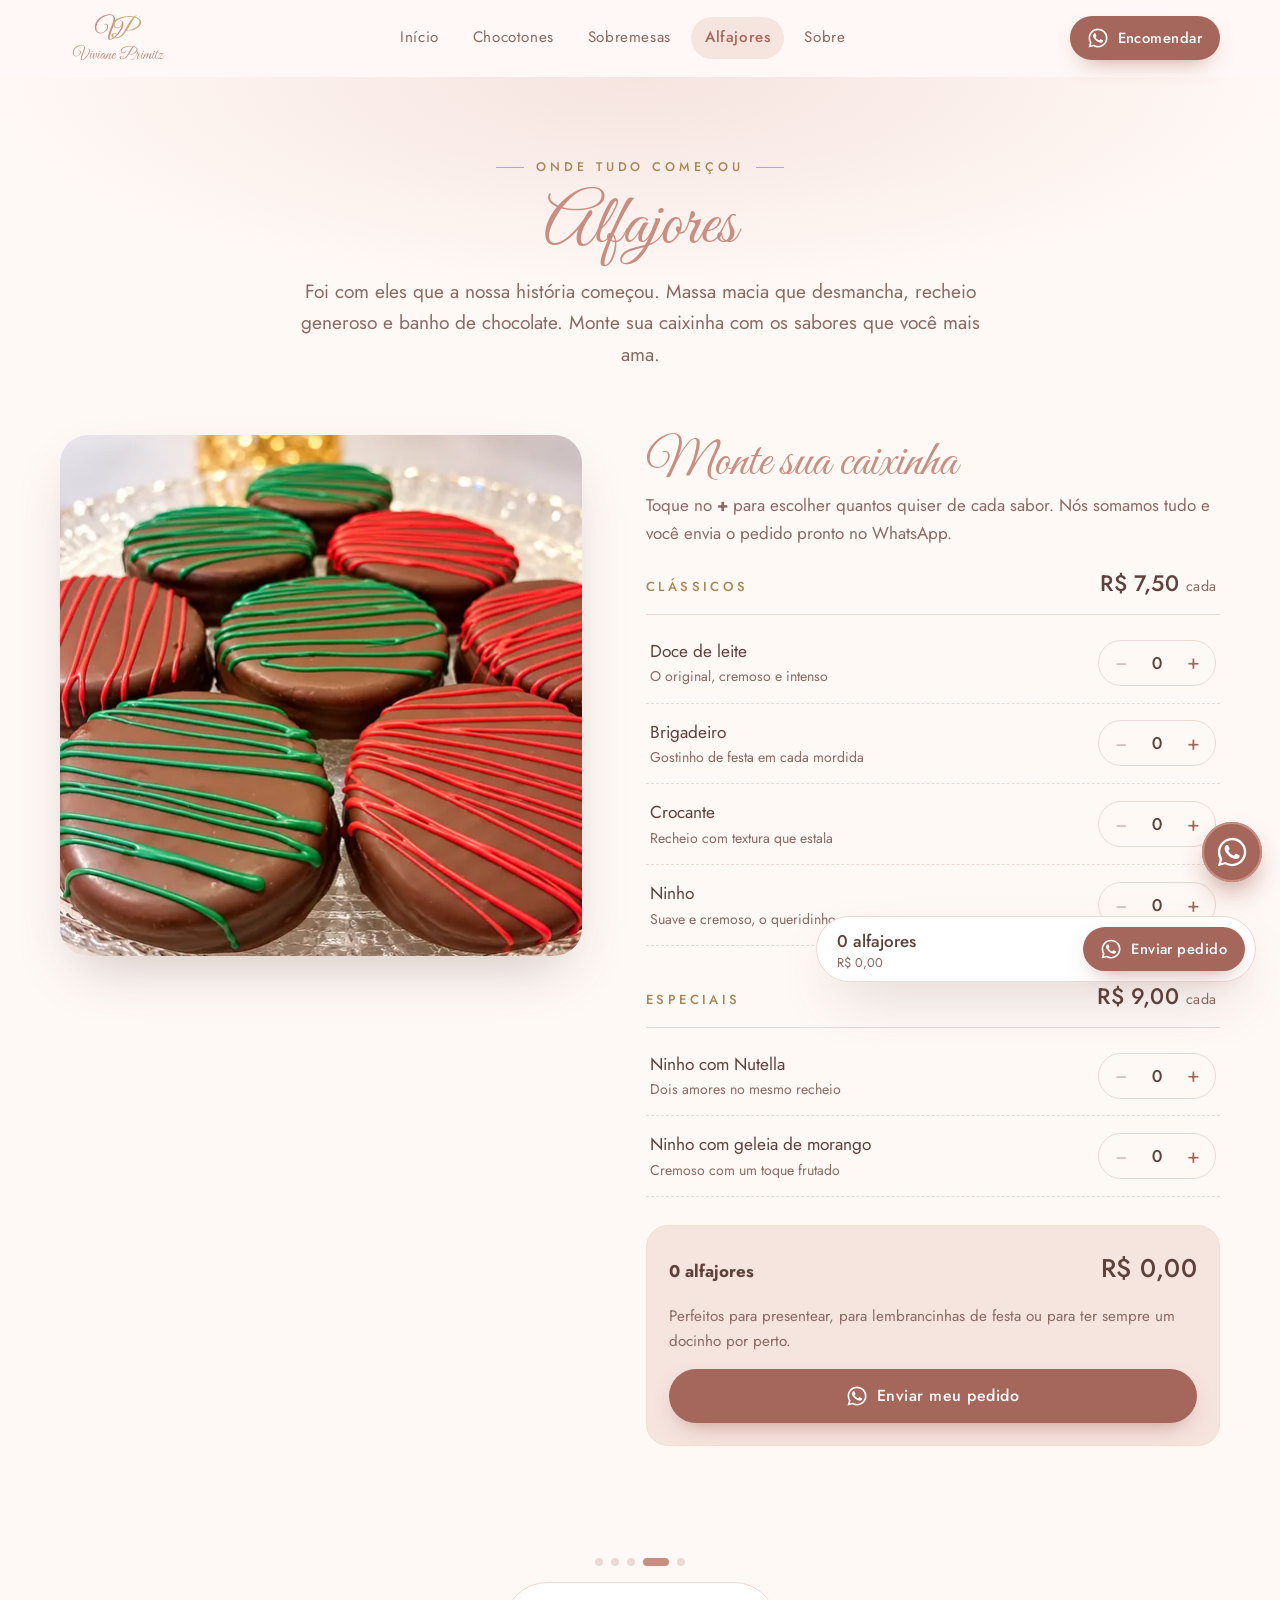
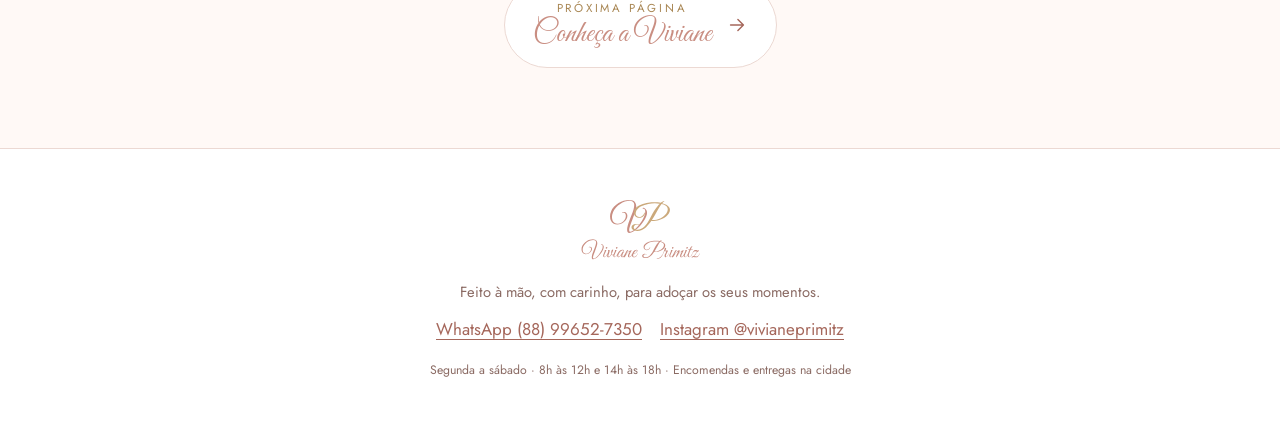
==== alfajores.html @ ac2fde9c "Cria site de cardápio da Viviane Primitz Confeitaria Cinco páginas estáticas (boas-vindas com quiz, " ====
<!doctype html>
<html lang="pt-BR" class="no-js">
<head>
  <meta charset="utf-8">
  <meta name="viewport" content="width=device-width, initial-scale=1, viewport-fit=cover">
  <title>Alfajores · Viviane Primitz Confeitaria</title>
  <meta name="description" content="Alfajores artesanais em seis sabores, a partir de R$ 7,50. Monte sua caixa e encomende pelo WhatsApp.">
  <meta name="theme-color" content="#FFF9F6">

  <meta property="og:type" content="website">
  <meta property="og:locale" content="pt_BR">
  <meta property="og:site_name" content="Viviane Primitz Confeitaria">
  <meta property="og:title" content="Alfajores · Viviane Primitz Confeitaria">
  <meta property="og:description" content="Alfajores artesanais em seis sabores, a partir de R$ 7,50. Monte sua caixa e encomende pelo WhatsApp.">
  <meta property="og:image" content="/assets/og-image.jpg">
  <meta name="twitter:card" content="summary_large_image">

  <link rel="icon" href="assets/logo/viviane-primitz-icone.svg" type="image/svg+xml">
  <link rel="icon" href="assets/logo/icone-32.png" sizes="32x32" type="image/png">
  <link rel="apple-touch-icon" href="assets/logo/icone-180.png">

  <link rel="preconnect" href="https://fonts.googleapis.com">
  <link rel="preconnect" href="https://fonts.gstatic.com" crossorigin>
  <link rel="stylesheet" href="https://fonts.googleapis.com/css2?family=Great+Vibes&family=Jost:wght@300;400;500&display=swap">
  <link rel="stylesheet" href="css/style.css">
  <script src="js/main.js" defer></script>
</head>
<body class="page-alfajores">
<a class="skip-link" href="#conteudo">Pular para o conteúdo</a>

<header class="site-header">
  <div class="container header-inner">
    <a class="brand" href="index.html" aria-label="Viviane Primitz Confeitaria, página inicial">
      <img src="assets/logo/viviane-primitz-compacta.svg" alt="Viviane Primitz" width="116" height="58">
    </a>
    <nav class="main-nav" aria-label="Cardápio">
      <ul>
        <li><a href="index.html">Início</a></li>
        <li><a href="chocotones.html">Chocotones</a></li>
        <li><a href="sobremesas.html">Sobremesas</a></li>
        <li><a href="alfajores.html" aria-current="page">Alfajores</a></li>
        <li><a href="sobre.html">Sobre</a></li>
      </ul>
    </nav>
    <a class="btn btn-sm header-cta" data-wa="Olá! Vim pelo cardápio do site e quero fazer uma encomenda. 😊" href="https://wa.me/5588996527350"><svg viewBox="0 0 24 24" fill="currentColor" aria-hidden="true"><path d="M17.47 14.38c-.3-.15-1.75-.86-2.02-.96-.27-.1-.47-.15-.67.15-.2.3-.77.96-.94 1.16-.17.2-.35.22-.64.07-.3-.15-1.25-.46-2.38-1.47-.88-.79-1.47-1.76-1.65-2.05-.17-.3-.02-.46.13-.6.13-.14.3-.35.45-.52.15-.18.2-.3.3-.5.1-.2.05-.37-.02-.52-.08-.15-.67-1.6-.92-2.2-.24-.58-.49-.5-.67-.5h-.57c-.2 0-.52.07-.8.37-.27.3-1.04 1.02-1.04 2.48 0 1.46 1.07 2.88 1.21 3.07.15.2 2.1 3.2 5.08 4.49.71.3 1.27.49 1.7.63.72.23 1.37.2 1.88.12.57-.09 1.75-.72 2-1.41.25-.7.25-1.29.17-1.41-.07-.13-.27-.2-.57-.35zM12.05 21.5h-.01a9.4 9.4 0 0 1-4.8-1.32l-.34-.2-3.56.93.95-3.47-.22-.36A9.4 9.4 0 0 1 2.6 12.05C2.6 6.84 6.84 2.6 12.06 2.6c2.52 0 4.9.99 6.68 2.77a9.38 9.38 0 0 1 2.76 6.68c0 5.21-4.24 9.45-9.45 9.45zm8.04-17.5A11.3 11.3 0 0 0 12.05.7C5.79.7.7 5.79.7 12.05c0 2 .52 3.95 1.52 5.67L.6 23.4l5.82-1.53a11.33 11.33 0 0 0 5.63 1.43h.01c6.26 0 11.35-5.09 11.35-11.35 0-3.03-1.18-5.88-3.32-8.02z"/></svg>Encomendar</a>
  </div>
</header>

<nav class="tabbar" aria-label="Cardápio">
    <a href="index.html"><svg viewBox="0 0 24 24" fill="none" stroke="currentColor" stroke-width="1.6" stroke-linecap="round" stroke-linejoin="round" aria-hidden="true"><path d="M4 11.5 12 5l8 6.5V20a1 1 0 0 1-1 1h-4.5v-5.5h-5V21H5a1 1 0 0 1-1-1z"/></svg><span>Início</span></a>
    <a href="chocotones.html"><svg viewBox="0 0 24 24" fill="none" stroke="currentColor" stroke-width="1.6" stroke-linecap="round" stroke-linejoin="round" aria-hidden="true"><path d="M4 10h16v10a1 1 0 0 1-1 1H5a1 1 0 0 1-1-1zM3 7h18v3H3zM12 7v14M12 7c-1.5-3-5-3.5-5-1.2C7 7 9 7 12 7zm0 0c1.5-3 5-3.5 5-1.2C17 7 15 7 12 7z"/></svg><span>Chocotones</span></a>
    <a href="sobremesas.html"><svg viewBox="0 0 24 24" fill="none" stroke="currentColor" stroke-width="1.6" stroke-linecap="round" stroke-linejoin="round" aria-hidden="true"><path d="M4 20h16M5 20v-6a2 2 0 0 1 2-2h10a2 2 0 0 1 2 2v6M5 15.5c1.2 1 2.3 1 3.5 0s2.3-1 3.5 0 2.3 1 3.5 0 2.3-1 3.5 0M12 12V8M12 5.5a1 1 0 0 0 0-2"/></svg><span>Sobremesas</span></a>
    <a href="alfajores.html" aria-current="page"><svg viewBox="0 0 24 24" fill="none" stroke="currentColor" stroke-width="1.6" stroke-linecap="round" stroke-linejoin="round" aria-hidden="true"><circle cx="12" cy="12" r="8.5"/><path d="M8 9.5c1.5 1 2.5 1 4 0s2.5-1 4 0M8 14.5c1.5 1 2.5 1 4 0s2.5-1 4 0"/></svg><span>Alfajores</span></a>
    <a href="sobre.html"><svg viewBox="0 0 24 24" fill="none" stroke="currentColor" stroke-width="1.6" stroke-linecap="round" stroke-linejoin="round" aria-hidden="true"><path d="M12 20s-7.5-4.4-7.5-10A4.3 4.3 0 0 1 12 7.4 4.3 4.3 0 0 1 19.5 10c0 5.6-7.5 10-7.5 10z"/></svg><span>Sobre</span></a>
</nav>

<main id="conteudo">
  <section class="page-hero">
    <div class="container">
      <span class="eyebrow">Onde tudo começou</span>
      <h1 class="section-title">Alfajores</h1>
      <p class="lead">Foi com eles que a nossa história começou. Massa macia que desmancha, recheio generoso e banho de chocolate. Monte sua caixinha com os sabores que você mais ama.</p>
    </div>
  </section>

  <section class="section" style="padding-top: 24px" aria-labelledby="monte-title">
    <div class="container alfajor-layout">
      <figure class="alfajor-photo reveal" style="margin:0">
        <img src="assets/img/alfajor.webp" srcset="assets/img/alfajor-sm.webp 560w, assets/img/alfajor.webp 1000w" sizes="(max-width: 860px) 92vw, 520px" alt="Alfajores cobertos de chocolate com decoração verde e vermelha de Natal" width="1000" height="1000">
      </figure>

      <div class="reveal" data-box>
        <h2 class="script" id="monte-title" style="font-size: clamp(2.4rem, 5vw, 3.2rem)">Monte sua caixinha</h2>
        <p class="product-desc" style="margin-bottom: 18px">Toque no <b>+</b> para escolher quantos quiser de cada sabor. Nós somamos tudo e você envia o pedido pronto no WhatsApp.</p>

        <div class="tier">
          <div class="tier-head"><h3>Clássicos</h3><span class="price">R$ 7,50 <small>cada</small></span></div>
          <ul class="flavor-list">
            <li class="flavor-row" data-flavor="Doce de leite" data-price="7.5">
              <span class="flavor-row-name">Doce de leite<small>O original, cremoso e intenso</small></span>
              <span class="stepper" role="group" aria-label="Quantidade de Doce de leite">
                <button type="button" data-step="-1" aria-label="Remover um alfajor de Doce de leite">−</button>
                <output aria-live="polite">0</output>
                <button type="button" data-step="1" aria-label="Adicionar um alfajor de Doce de leite">+</button>
              </span>
            </li>
            <li class="flavor-row" data-flavor="Brigadeiro" data-price="7.5">
              <span class="flavor-row-name">Brigadeiro<small>Gostinho de festa em cada mordida</small></span>
              <span class="stepper" role="group" aria-label="Quantidade de Brigadeiro">
                <button type="button" data-step="-1" aria-label="Remover um alfajor de Brigadeiro">−</button>
                <output aria-live="polite">0</output>
                <button type="button" data-step="1" aria-label="Adicionar um alfajor de Brigadeiro">+</button>
              </span>
            </li>
            <li class="flavor-row" data-flavor="Crocante" data-price="7.5">
              <span class="flavor-row-name">Crocante<small>Recheio com textura que estala</small></span>
              <span class="stepper" role="group" aria-label="Quantidade de Crocante">
                <button type="button" data-step="-1" aria-label="Remover um alfajor de Crocante">−</button>
                <output aria-live="polite">0</output>
                <button type="button" data-step="1" aria-label="Adicionar um alfajor de Crocante">+</button>
              </span>
            </li>
            <li class="flavor-row" data-flavor="Ninho" data-price="7.5">
              <span class="flavor-row-name">Ninho<small>Suave e cremoso, o queridinho</small></span>
              <span class="stepper" role="group" aria-label="Quantidade de Ninho">
                <button type="button" data-step="-1" aria-label="Remover um alfajor de Ninho">−</button>
                <output aria-live="polite">0</output>
                <button type="button" data-step="1" aria-label="Adicionar um alfajor de Ninho">+</button>
              </span>
            </li>
          </ul>
        </div>
        <div class="tier">
          <div class="tier-head"><h3>Especiais</h3><span class="price">R$ 9,00 <small>cada</small></span></div>
          <ul class="flavor-list">
            <li class="flavor-row" data-flavor="Ninho com Nutella" data-price="9.0">
              <span class="flavor-row-name">Ninho com Nutella<small>Dois amores no mesmo recheio</small></span>
              <span class="stepper" role="group" aria-label="Quantidade de Ninho com Nutella">
                <button type="button" data-step="-1" aria-label="Remover um alfajor de Ninho com Nutella">−</button>
                <output aria-live="polite">0</output>
                <button type="button" data-step="1" aria-label="Adicionar um alfajor de Ninho com Nutella">+</button>
              </span>
            </li>
            <li class="flavor-row" data-flavor="Ninho com geleia de morango" data-price="9.0">
              <span class="flavor-row-name">Ninho com geleia de morango<small>Cremoso com um toque frutado</small></span>
              <span class="stepper" role="group" aria-label="Quantidade de Ninho com geleia de morango">
                <button type="button" data-step="-1" aria-label="Remover um alfajor de Ninho com geleia de morango">−</button>
                <output aria-live="polite">0</output>
                <button type="button" data-step="1" aria-label="Adicionar um alfajor de Ninho com geleia de morango">+</button>
              </span>
            </li>
          </ul>
        </div>
        <div class="box-summary" aria-live="polite">
          <div class="box-summary-top">
            <strong data-box-count>0 alfajores</strong>
            <span class="price" data-box-total>R$ 0,00</span>
          </div>
          <p>Perfeitos para presentear, para lembrancinhas de festa ou para ter sempre um docinho por perto.</p>
          <a class="btn btn-block" data-wa="Olá! Quero alfajores. Pode me ajudar a escolher os sabores? 😊" href="https://wa.me/5588996527350" data-box-order><svg viewBox="0 0 24 24" fill="currentColor" aria-hidden="true"><path d="M17.47 14.38c-.3-.15-1.75-.86-2.02-.96-.27-.1-.47-.15-.67.15-.2.3-.77.96-.94 1.16-.17.2-.35.22-.64.07-.3-.15-1.25-.46-2.38-1.47-.88-.79-1.47-1.76-1.65-2.05-.17-.3-.02-.46.13-.6.13-.14.3-.35.45-.52.15-.18.2-.3.3-.5.1-.2.05-.37-.02-.52-.08-.15-.67-1.6-.92-2.2-.24-.58-.49-.5-.67-.5h-.57c-.2 0-.52.07-.8.37-.27.3-1.04 1.02-1.04 2.48 0 1.46 1.07 2.88 1.21 3.07.15.2 2.1 3.2 5.08 4.49.71.3 1.27.49 1.7.63.72.23 1.37.2 1.88.12.57-.09 1.75-.72 2-1.41.25-.7.25-1.29.17-1.41-.07-.13-.27-.2-.57-.35zM12.05 21.5h-.01a9.4 9.4 0 0 1-4.8-1.32l-.34-.2-3.56.93.95-3.47-.22-.36A9.4 9.4 0 0 1 2.6 12.05C2.6 6.84 6.84 2.6 12.06 2.6c2.52 0 4.9.99 6.68 2.77a9.38 9.38 0 0 1 2.76 6.68c0 5.21-4.24 9.45-9.45 9.45zm8.04-17.5A11.3 11.3 0 0 0 12.05.7C5.79.7.7 5.79.7 12.05c0 2 .52 3.95 1.52 5.67L.6 23.4l5.82-1.53a11.33 11.33 0 0 0 5.63 1.43h.01c6.26 0 11.35-5.09 11.35-11.35 0-3.03-1.18-5.88-3.32-8.02z"/></svg>Enviar meu pedido</a>
        </div>
      </div>
    </div>
  </section>
</main>

<div class="order-bar" aria-hidden="true">
  <span><strong data-box-count>0 alfajores</strong><small data-box-total>R$ 0,00</small></span>
  <a class="btn btn-sm" data-wa="Olá! Quero alfajores. 😊" href="https://wa.me/5588996527350" data-box-order tabindex="-1"><svg viewBox="0 0 24 24" fill="currentColor" aria-hidden="true"><path d="M17.47 14.38c-.3-.15-1.75-.86-2.02-.96-.27-.1-.47-.15-.67.15-.2.3-.77.96-.94 1.16-.17.2-.35.22-.64.07-.3-.15-1.25-.46-2.38-1.47-.88-.79-1.47-1.76-1.65-2.05-.17-.3-.02-.46.13-.6.13-.14.3-.35.45-.52.15-.18.2-.3.3-.5.1-.2.05-.37-.02-.52-.08-.15-.67-1.6-.92-2.2-.24-.58-.49-.5-.67-.5h-.57c-.2 0-.52.07-.8.37-.27.3-1.04 1.02-1.04 2.48 0 1.46 1.07 2.88 1.21 3.07.15.2 2.1 3.2 5.08 4.49.71.3 1.27.49 1.7.63.72.23 1.37.2 1.88.12.57-.09 1.75-.72 2-1.41.25-.7.25-1.29.17-1.41-.07-.13-.27-.2-.57-.35zM12.05 21.5h-.01a9.4 9.4 0 0 1-4.8-1.32l-.34-.2-3.56.93.95-3.47-.22-.36A9.4 9.4 0 0 1 2.6 12.05C2.6 6.84 6.84 2.6 12.06 2.6c2.52 0 4.9.99 6.68 2.77a9.38 9.38 0 0 1 2.76 6.68c0 5.21-4.24 9.45-9.45 9.45zm8.04-17.5A11.3 11.3 0 0 0 12.05.7C5.79.7.7 5.79.7 12.05c0 2 .52 3.95 1.52 5.67L.6 23.4l5.82-1.53a11.33 11.33 0 0 0 5.63 1.43h.01c6.26 0 11.35-5.09 11.35-11.35 0-3.03-1.18-5.88-3.32-8.02z"/></svg>Enviar pedido</a>
</div>

<section class="page-next" aria-label="Navegação entre páginas">
  <div class="container page-next-inner">
    <div class="steps" aria-label="Página 4 de 5"><span></span><span></span><span></span><span class="is-current"></span><span></span></div>
    <a class="next-link" href="sobre.html">
        <span><small>Próxima página</small><strong>Conheça a Viviane</strong></span>
        <svg viewBox="0 0 24 24" fill="none" stroke="currentColor" stroke-width="1.6" stroke-linecap="round" stroke-linejoin="round" aria-hidden="true"><path d="M5 12h14M13 6l6 6-6 6"/></svg>
      </a>
  </div>
</section>
<footer class="site-footer">
  <div class="container">
    <img src="assets/logo/viviane-primitz-compacta.svg" alt="Viviane Primitz" width="150" height="75" loading="lazy">
    <p>Feito à mão, com carinho, para adoçar os seus momentos.</p>
    <div class="footer-links">
      <a data-wa="Olá! Vim pelo cardápio do site e quero fazer uma encomenda. 😊" href="https://wa.me/5588996527350">WhatsApp (88) 99652-7350</a>
      <a href="https://www.instagram.com/vivianeprimitz" target="_blank" rel="noopener">Instagram @vivianeprimitz</a>
    </div>
    <p><small>Segunda a sábado · 8h às 12h e 14h às 18h · Encomendas e entregas na cidade</small></p>
  </div>
</footer>

<a class="wa-float" data-wa="Olá! Vim pelo cardápio do site e quero fazer uma encomenda. 😊" href="https://wa.me/5588996527350" aria-label="Falar com a Viviane no WhatsApp"><svg viewBox="0 0 24 24" fill="currentColor" aria-hidden="true"><path d="M17.47 14.38c-.3-.15-1.75-.86-2.02-.96-.27-.1-.47-.15-.67.15-.2.3-.77.96-.94 1.16-.17.2-.35.22-.64.07-.3-.15-1.25-.46-2.38-1.47-.88-.79-1.47-1.76-1.65-2.05-.17-.3-.02-.46.13-.6.13-.14.3-.35.45-.52.15-.18.2-.3.3-.5.1-.2.05-.37-.02-.52-.08-.15-.67-1.6-.92-2.2-.24-.58-.49-.5-.67-.5h-.57c-.2 0-.52.07-.8.37-.27.3-1.04 1.02-1.04 2.48 0 1.46 1.07 2.88 1.21 3.07.15.2 2.1 3.2 5.08 4.49.71.3 1.27.49 1.7.63.72.23 1.37.2 1.88.12.57-.09 1.75-.72 2-1.41.25-.7.25-1.29.17-1.41-.07-.13-.27-.2-.57-.35zM12.05 21.5h-.01a9.4 9.4 0 0 1-4.8-1.32l-.34-.2-3.56.93.95-3.47-.22-.36A9.4 9.4 0 0 1 2.6 12.05C2.6 6.84 6.84 2.6 12.06 2.6c2.52 0 4.9.99 6.68 2.77a9.38 9.38 0 0 1 2.76 6.68c0 5.21-4.24 9.45-9.45 9.45zm8.04-17.5A11.3 11.3 0 0 0 12.05.7C5.79.7.7 5.79.7 12.05c0 2 .52 3.95 1.52 5.67L.6 23.4l5.82-1.53a11.33 11.33 0 0 0 5.63 1.43h.01c6.26 0 11.35-5.09 11.35-11.35 0-3.03-1.18-5.88-3.32-8.02z"/></svg></a>
</body>
</html>
---- css/style.css ----
/* ==========================================================================
   Viviane Primitz Confeitaria — Cardápio
   Identidade: Rosé #C98E82 · Champanhe #CBA97B · Blush #F6E4DF · Creme #FFF9F6
   Fontes: Great Vibes (títulos/assinatura) · Jost (textos)
   ========================================================================== */

:root {
  /* Paleta oficial da marca */
  --rose: #c98e82;
  --champanhe: #cba97b;
  --blush: #f6e4df;
  --creme: #fff9f6;
  --branco: #ffffff;

  /* Tons de apoio (derivados da paleta) para garantir leitura/contraste */
  --rose-forte: #a5675b;      /* botões: texto branco com contraste AA */
  --rose-hover: #92584d;
  --cacau: #5e413b;           /* texto principal */
  --cacau-suave: #8a6a63;     /* texto secundário */
  --champanhe-claro: #efe2cf;
  --linha: #ecd9d3;

  --font-script: "Great Vibes", cursive;
  --font-body: "Jost", system-ui, -apple-system, "Segoe UI", sans-serif;

  --radius: 20px;
  --radius-sm: 12px;
  --shadow: 0 10px 30px -12px rgba(94, 65, 59, 0.22);
  --shadow-lg: 0 24px 60px -20px rgba(94, 65, 59, 0.32);
  --max: 1160px;
  --header-h: 76px;
  --tabbar-h: 0px;
  --ease: cubic-bezier(0.22, 1, 0.36, 1);
}

*,
*::before,
*::after { box-sizing: border-box; }

html { scroll-behavior: smooth; -webkit-text-size-adjust: 100%; }

body {
  margin: 0;
  font-family: var(--font-body);
  font-size: 1.0625rem;
  line-height: 1.65;
  color: var(--cacau);
  background: var(--creme);
  padding-bottom: var(--tabbar-h);
  -webkit-font-smoothing: antialiased;
  overflow-x: hidden;
}

img { max-width: 100%; display: block; }
a { color: inherit; }
button { font: inherit; color: inherit; }

:focus-visible {
  outline: 3px solid var(--champanhe);
  outline-offset: 3px;
  border-radius: 6px;
}

.sr-only {
  position: absolute; width: 1px; height: 1px; padding: 0; margin: -1px;
  overflow: hidden; clip: rect(0, 0, 0, 0); white-space: nowrap; border: 0;
}

.skip-link {
  position: absolute; left: 16px; top: -60px; z-index: 100;
  background: var(--rose-forte); color: #fff; padding: 10px 16px; border-radius: 10px;
  text-decoration: none; transition: top .2s;
}
.skip-link:focus { top: 12px; }

.container { width: min(100% - 32px, var(--max)); margin-inline: auto; }

/* ---------- Tipografia ---------- */
.script {
  font-family: var(--font-script);
  font-weight: 400;
  color: var(--rose);
  line-height: 1.1;
}

.eyebrow {
  display: inline-flex; align-items: center; gap: 12px;
  font-size: .78rem; font-weight: 500; letter-spacing: .32em; text-transform: uppercase;
  color: #a88653;
}
.eyebrow::before,
.eyebrow::after { content: ""; width: 28px; height: 1px; background: var(--champanhe); }

h1, h2, h3 { margin: 0; font-weight: 500; }

.section-title {
  font-family: var(--font-script);
  font-size: clamp(2.8rem, 7vw, 4.4rem);
  color: var(--rose);
  font-weight: 400;
  line-height: 1.05;
}

.lead { font-size: clamp(1.05rem, 2.2vw, 1.2rem); color: var(--cacau-suave); max-width: 60ch; }

/* ---------- Header ---------- */
.site-header {
  position: sticky; top: 0; z-index: 50;
  background: rgba(255, 249, 246, 0.86);
  backdrop-filter: saturate(160%) blur(14px);
  -webkit-backdrop-filter: saturate(160%) blur(14px);
  border-bottom: 1px solid transparent;
  transition: border-color .3s, box-shadow .3s;
}
.site-header.is-scrolled { border-color: var(--linha); box-shadow: 0 6px 24px -18px rgba(94,65,59,.4); }

.header-inner {
  height: var(--header-h);
  display: flex; align-items: center; justify-content: space-between; gap: 24px;
}

.brand { display: flex; align-items: center; text-decoration: none; }
.brand img { height: 58px; width: auto; }

.main-nav ul { list-style: none; margin: 0; padding: 0; display: flex; gap: 6px; }
.main-nav a {
  display: block; padding: 8px 14px; border-radius: 999px;
  text-decoration: none; font-size: .95rem; letter-spacing: .04em; color: var(--cacau-suave);
  transition: color .2s, background .2s;
}
.main-nav a:hover { color: var(--rose-forte); background: var(--blush); }
.main-nav a[aria-current="page"] { color: var(--rose-forte); background: var(--blush); font-weight: 500; }

.header-cta { flex-shrink: 0; }

/* ---------- Botões ---------- */
.btn {
  --bg: var(--rose-forte);
  display: inline-flex; align-items: center; justify-content: center; gap: 10px;
  min-height: 52px; padding: 14px 26px;
  border: 0; border-radius: 999px;
  background: var(--bg); color: #fff;
  font-size: 1rem; font-weight: 500; letter-spacing: .03em; text-decoration: none;
  cursor: pointer;
  box-shadow: 0 10px 24px -12px rgba(165, 103, 91, .8);
  transition: transform .25s var(--ease), box-shadow .25s var(--ease), background .2s;
  -webkit-tap-highlight-color: transparent;
}
.btn:hover { background: var(--rose-hover); transform: translateY(-2px); box-shadow: 0 16px 30px -14px rgba(165, 103, 91, .9); }
.btn:active { transform: translateY(0) scale(.98); }
.btn svg { width: 20px; height: 20px; flex-shrink: 0; }

.btn-outline {
  background: transparent; color: var(--rose-forte);
  border: 1.5px solid var(--rose); box-shadow: none;
}
.btn-outline:hover { background: var(--blush); color: var(--rose-hover); box-shadow: none; }

.btn-sm { min-height: 44px; padding: 10px 18px; font-size: .92rem; }
.btn-block { width: 100%; }

/* ---------- Hero (boas-vindas) ---------- */
.hero {
  position: relative;
  min-height: calc(100svh - var(--header-h) - var(--tabbar-h));
  display: grid; place-items: center;
  padding: 48px 0 72px;
  overflow: hidden;
  background:
    radial-gradient(60% 50% at 15% 20%, rgba(246, 228, 223, .9), transparent 70%),
    radial-gradient(50% 45% at 85% 80%, rgba(239, 226, 207, .8), transparent 70%),
    var(--creme);
}
#sparkles { position: absolute; inset: 0; width: 100%; height: 100%; pointer-events: none; }

.hero-content { position: relative; text-align: center; max-width: 760px; padding-inline: 16px; }
.hero-logo { width: min(440px, 82vw); margin: 0 auto 8px; animation: logo-in 1.4s var(--ease) both; }
.hero h1 {
  font-size: clamp(1.4rem, 3.6vw, 2rem); font-weight: 400; color: var(--cacau);
  letter-spacing: .01em; margin: 18px auto 12px; max-width: 26ch; line-height: 1.35;
}
.hero h1 em { font-family: var(--font-script); font-style: normal; color: var(--rose); font-size: 1.55em; line-height: 0; }
.hero .lead { margin: 0 auto 30px; }
.hero-actions { display: flex; flex-wrap: wrap; gap: 12px; justify-content: center; }

.scroll-hint {
  position: absolute; bottom: 18px; left: 50%; transform: translateX(-50%);
  display: grid; justify-items: center; gap: 4px;
  font-size: .72rem; letter-spacing: .28em; text-transform: uppercase; color: var(--cacau-suave);
  text-decoration: none;
}
.scroll-hint span:last-child { width: 1px; height: 34px; background: linear-gradient(var(--champanhe), transparent); animation: drip 2s ease-in-out infinite; transform-origin: top; }

@keyframes logo-in { from { opacity: 0; transform: translateY(16px) scale(.96); filter: blur(6px); } to { opacity: 1; transform: none; filter: none; } }
@keyframes drip { 0%, 100% { transform: scaleY(.3); opacity: .4; } 50% { transform: scaleY(1); opacity: 1; } }

/* ---------- Seções ---------- */
.section { padding: clamp(56px, 9vw, 104px) 0; }
.section-alt { background: var(--branco); }
.section-head { text-align: center; display: grid; justify-items: center; gap: 10px; margin-bottom: clamp(32px, 5vw, 56px); }
.section-head .lead { margin: 0; }

.page-hero {
  padding: clamp(40px, 7vw, 80px) 0 clamp(24px, 4vw, 40px);
  text-align: center;
  background: radial-gradient(70% 90% at 50% 0%, var(--blush), transparent 75%);
}
.page-hero .container { display: grid; justify-items: center; gap: 12px; }
.page-hero .lead { margin: 0; }

/* ---------- Quiz ---------- */
.quiz {
  max-width: 760px; margin: 0 auto;
  background: var(--branco);
  border: 1px solid var(--linha);
  border-radius: 28px;
  padding: clamp(24px, 5vw, 48px);
  box-shadow: var(--shadow);
  position: relative; overflow: hidden;
}
.quiz::before {
  content: ""; position: absolute; inset: 0 0 auto 0; height: 5px;
  background: linear-gradient(90deg, var(--rose), var(--champanhe));
}
.quiz-progress { display: flex; gap: 8px; justify-content: center; margin-bottom: 22px; }
.quiz-progress span { width: 36px; height: 4px; border-radius: 4px; background: var(--linha); transition: background .4s; }
.quiz-progress span.is-done { background: var(--champanhe); }
.quiz-progress span.is-active { background: var(--rose); }

.quiz-step { display: none; text-align: center; }
.quiz-step.is-active { display: block; animation: fade-up .5s var(--ease) both; }
.quiz-step h3 { font-size: clamp(1.25rem, 3vw, 1.6rem); font-weight: 400; margin-bottom: 22px; }
.quiz-count { display: block; font-size: .78rem; letter-spacing: .28em; text-transform: uppercase; color: #a88653; margin-bottom: 8px; }

.quiz-options { display: grid; grid-template-columns: repeat(2, minmax(0, 1fr)); gap: 12px; }
.quiz-option {
  display: flex; align-items: center; gap: 12px; text-align: left;
  padding: 16px 18px; min-height: 64px;
  border: 1.5px solid var(--linha); border-radius: var(--radius-sm);
  background: var(--creme); cursor: pointer;
  transition: border-color .2s, background .2s, transform .2s var(--ease);
}
.quiz-option:hover { border-color: var(--rose); background: var(--blush); transform: translateY(-2px); }
.quiz-option .emoji { font-size: 1.5rem; line-height: 1; }

.quiz-result { display: none; }
.quiz-result.is-active { display: grid; grid-template-columns: 220px 1fr; gap: 28px; align-items: center; text-align: left; animation: fade-up .6s var(--ease) both; }
.quiz-result img { width: 100%; aspect-ratio: 1; object-fit: cover; border-radius: var(--radius); box-shadow: var(--shadow); }
.quiz-result .script { font-size: clamp(2.2rem, 5vw, 3rem); margin: 4px 0 8px; }
.quiz-result p { margin: 0 0 18px; color: var(--cacau-suave); }
.quiz-result .actions { display: flex; flex-wrap: wrap; gap: 10px; align-items: center; }
.link-btn { background: none; border: 0; padding: 8px 4px; color: var(--cacau-suave); text-decoration: underline; text-underline-offset: 4px; cursor: pointer; font-size: .92rem; }
.link-btn:hover { color: var(--rose-forte); }

@keyframes fade-up { from { opacity: 0; transform: translateY(14px); } to { opacity: 1; transform: none; } }

/* ---------- Destaques da home ---------- */
.highlights { display: grid; grid-template-columns: repeat(3, minmax(0, 1fr)); gap: 20px; }
.highlight {
  position: relative; display: block; border-radius: var(--radius); overflow: hidden;
  text-decoration: none; aspect-ratio: 4 / 5; box-shadow: var(--shadow);
  isolation: isolate;
}
.highlight img { width: 100%; height: 100%; object-fit: cover; transition: transform .8s var(--ease); }
.highlight::after {
  content: ""; position: absolute; inset: 0; z-index: 1;
  background: linear-gradient(to top, rgba(94, 65, 59, .72), rgba(94, 65, 59, 0) 55%);
}
.highlight-text { position: absolute; z-index: 2; left: 22px; right: 22px; bottom: 20px; color: #fff; }
.highlight-text .script { color: #fff; font-size: 2.3rem; display: block; }
.highlight-text small { letter-spacing: .14em; text-transform: uppercase; font-size: .74rem; opacity: .95; }
.highlight:hover img { transform: scale(1.06); }

/* ---------- Cards de produto ---------- */
.products { display: grid; gap: clamp(20px, 3vw, 32px); grid-template-columns: repeat(2, minmax(0, 1fr)); }

.product {
  display: flex; flex-direction: column;
  background: var(--branco);
  border: 1px solid var(--linha);
  border-radius: 26px;
  overflow: hidden;
  box-shadow: var(--shadow);
  transition: transform .4s var(--ease), box-shadow .4s var(--ease);
}
.product:hover { transform: translateY(-4px); box-shadow: var(--shadow-lg); }

.product-media { position: relative; aspect-ratio: 4 / 3; overflow: hidden; background: var(--blush); }
.product-media img { width: 100%; height: 100%; object-fit: cover; transition: transform .9s var(--ease); }
.product:hover .product-media img { transform: scale(1.05); }

.badge {
  position: absolute; top: 16px; left: 16px;
  padding: 6px 14px; border-radius: 999px;
  background: rgba(255, 249, 246, .94); color: var(--rose-forte);
  font-size: .74rem; font-weight: 500; letter-spacing: .14em; text-transform: uppercase;
  box-shadow: 0 4px 14px -6px rgba(94,65,59,.4);
}

.product-body { display: flex; flex-direction: column; gap: 14px; padding: clamp(20px, 3vw, 30px); flex: 1; }
.product-title { font-family: var(--font-script); font-weight: 400; color: var(--rose); font-size: clamp(2.1rem, 4vw, 2.6rem); line-height: 1.05; }
.product-desc { margin: 0; color: var(--cacau-suave); }

.price-row { display: flex; align-items: baseline; justify-content: space-between; gap: 12px; flex-wrap: wrap; margin-top: auto; padding-top: 6px; }
.price { font-size: 1.75rem; font-weight: 500; color: var(--cacau); letter-spacing: .01em; }
.price small { font-size: .9rem; font-weight: 400; color: var(--cacau-suave); margin-right: 4px; }
.price-note { font-size: .85rem; color: var(--cacau-suave); }

/* Seletor de tamanho */
.sizes { border: 0; padding: 0; margin: 0; }
.sizes legend { font-size: .76rem; letter-spacing: .22em; text-transform: uppercase; color: #a88653; margin-bottom: 10px; padding: 0; }
.size-options { display: grid; grid-template-columns: repeat(3, minmax(0, 1fr)); gap: 8px; }
.size-options label { position: relative; cursor: pointer; }
.size-options input { position: absolute; opacity: 0; inset: 0; cursor: pointer; }
.size-options span {
  display: grid; justify-items: center; gap: 2px;
  padding: 10px 6px; border-radius: var(--radius-sm);
  border: 1.5px solid var(--linha); background: var(--creme);
  font-size: .9rem; transition: all .2s;
}
.size-options span b { font-weight: 500; font-size: 1rem; }
.size-options input:checked + span { border-color: var(--rose); background: var(--blush); color: var(--rose-hover); box-shadow: inset 0 0 0 1px var(--rose); }
.size-options input:focus-visible + span { outline: 3px solid var(--champanhe); outline-offset: 2px; }
.size-options label:hover span { border-color: var(--rose); }

/* ---------- Sobremesas ---------- */
.dessert-gallery { display: grid; grid-template-columns: 1fr 1fr; gap: 16px; margin-bottom: clamp(32px, 5vw, 56px); }
.dessert-gallery figure { margin: 0; border-radius: 26px; overflow: hidden; box-shadow: var(--shadow); aspect-ratio: 4 / 3; }
.dessert-gallery img { width: 100%; height: 100%; object-fit: cover; }

.price-banner {
  display: flex; align-items: center; justify-content: center; flex-wrap: wrap; gap: 6px 18px;
  text-align: center; margin: 0 auto clamp(28px, 4vw, 44px);
  padding: 16px 28px; border-radius: 999px; width: fit-content; max-width: 100%;
  background: var(--branco); border: 1px solid var(--linha); box-shadow: var(--shadow);
}
.price-banner .price { font-size: 1.6rem; }

.flavors { display: grid; grid-template-columns: repeat(4, minmax(0, 1fr)); gap: 18px; }
.flavor {
  display: flex; flex-direction: column; gap: 10px; text-align: center; align-items: center;
  padding: 28px 20px 22px; border-radius: 24px;
  background: var(--branco); border: 1px solid var(--linha); box-shadow: var(--shadow);
  transition: transform .4s var(--ease), box-shadow .4s var(--ease);
}
.flavor:hover { transform: translateY(-4px); box-shadow: var(--shadow-lg); }
.flavor-icon {
  width: 68px; height: 68px; border-radius: 50%; display: grid; place-items: center;
  font-size: 2rem; background: var(--blush); border: 1px solid var(--champanhe-claro);
}
.flavor h3 { font-family: var(--font-script); font-weight: 400; color: var(--rose); font-size: 2.2rem; line-height: 1.1; }
.flavor p { margin: 0; color: var(--cacau-suave); font-size: .97rem; flex: 1; }
.flavor .btn { margin-top: 8px; }

/* ---------- Alfajores ---------- */
.alfajor-layout { display: grid; grid-template-columns: 1fr 1.1fr; gap: clamp(28px, 5vw, 64px); align-items: start; }
.alfajor-photo { position: sticky; top: calc(var(--header-h) + 24px); border-radius: 28px; overflow: hidden; box-shadow: var(--shadow-lg); aspect-ratio: 1; }
.alfajor-photo img { width: 100%; height: 100%; object-fit: cover; }

.tier + .tier { margin-top: 32px; }
.tier-head { display: flex; align-items: baseline; justify-content: space-between; gap: 12px; padding-bottom: 12px; border-bottom: 1px solid var(--linha); margin-bottom: 8px; }
.tier-head h3 { font-size: .82rem; letter-spacing: .26em; text-transform: uppercase; color: #a88653; font-weight: 500; }
.tier-head .price { font-size: 1.4rem; }

.flavor-list { list-style: none; margin: 0; padding: 0; }
.flavor-row {
  display: flex; align-items: center; justify-content: space-between; gap: 16px;
  padding: 14px 4px; border-bottom: 1px dashed var(--linha);
}
.flavor-row-name { font-size: 1.08rem; }
.flavor-row-name small { display: block; color: var(--cacau-suave); font-size: .88rem; }

.stepper { display: inline-flex; align-items: center; border: 1.5px solid var(--linha); border-radius: 999px; background: var(--creme); flex-shrink: 0; }
.stepper button {
  width: 44px; height: 44px; border: 0; background: none; border-radius: 50%;
  font-size: 1.3rem; line-height: 1; color: var(--rose-forte); cursor: pointer;
  transition: background .2s;
}
.stepper button:hover:not(:disabled) { background: var(--blush); }
.stepper button:disabled { color: #cdb9b4; cursor: not-allowed; }
.stepper output { min-width: 28px; text-align: center; font-weight: 500; font-variant-numeric: tabular-nums; }

.box-summary {
  margin-top: 28px; padding: 22px; border-radius: 22px;
  background: var(--blush); border: 1px solid var(--champanhe-claro);
  display: grid; gap: 14px;
}
.box-summary-top { display: flex; justify-content: space-between; align-items: baseline; gap: 12px; flex-wrap: wrap; }
.box-summary-top .price { font-size: 1.6rem; }
.box-summary p { margin: 0; font-size: .95rem; color: var(--cacau-suave); }

/* Barra fixa de pedido (mobile) */
.order-bar {
  position: fixed; left: 12px; right: 12px; bottom: calc(var(--tabbar-h) + 12px); z-index: 45;
  display: flex; align-items: center; justify-content: space-between; gap: 12px;
  padding: 10px 10px 10px 20px; border-radius: 999px;
  background: rgba(255, 255, 255, .96); border: 1px solid var(--linha); box-shadow: var(--shadow-lg);
  transform: translateY(160%); transition: transform .45s var(--ease);
}
.order-bar.is-visible { transform: none; }
.order-bar strong { font-weight: 500; }
.order-bar small { display: block; color: var(--cacau-suave); font-size: .8rem; line-height: 1.2; }

/* ---------- Sobre / Info ---------- */
.about { display: grid; grid-template-columns: 1fr 1fr; gap: clamp(28px, 5vw, 64px); align-items: center; }
.about-card {
  background: var(--branco); border: 1px solid var(--linha); border-radius: 28px;
  padding: clamp(28px, 5vw, 48px); box-shadow: var(--shadow); text-align: center;
}
.about-card img { width: min(320px, 100%); margin: 0 auto; }
.about-text p { color: var(--cacau-suave); }
.about-text .signature { font-family: var(--font-script); color: var(--rose); font-size: 2.4rem; margin: 8px 0 0; }

.info-grid { display: grid; grid-template-columns: repeat(4, minmax(0, 1fr)); gap: 16px; }
.info-item {
  padding: 24px; border-radius: 22px; background: var(--branco); border: 1px solid var(--linha);
  display: grid; gap: 6px; align-content: start;
}
.info-item .icon { width: 44px; height: 44px; border-radius: 50%; display: grid; place-items: center; background: var(--blush); color: var(--rose-forte); margin-bottom: 6px; }
.info-item .icon svg { width: 22px; height: 22px; }
.info-item h3 { font-size: .78rem; letter-spacing: .24em; text-transform: uppercase; color: #a88653; font-weight: 500; }
.info-item p { margin: 0; }
.info-item a { color: var(--rose-forte); text-underline-offset: 4px; }

.copy-btn {
  margin-top: 6px; justify-self: start;
  display: inline-flex; align-items: center; gap: 8px;
  padding: 8px 14px; border-radius: 999px; border: 1.5px solid var(--rose);
  background: transparent; color: var(--rose-forte); cursor: pointer; font-size: .9rem;
  transition: background .2s;
}
.copy-btn svg { width: 18px; height: 18px; flex-shrink: 0; }
.copy-btn:hover { background: var(--blush); }
.copy-btn.is-copied { background: var(--rose-forte); border-color: var(--rose-forte); color: #fff; }

.occasions { display: grid; grid-template-columns: repeat(3, minmax(0, 1fr)); gap: 20px; }
.occasion {
  position: relative; overflow: hidden;
  padding: 32px 28px 28px; border-radius: 26px;
  background: linear-gradient(160deg, var(--branco), var(--blush));
  border: 1px solid var(--linha); box-shadow: var(--shadow);
  display: flex; flex-direction: column; gap: 12px;
}
.occasion .emoji { font-size: 2rem; }
.occasion h3 { font-family: var(--font-script); color: var(--rose); font-weight: 400; font-size: 2.3rem; line-height: 1.05; }
.occasion p { margin: 0; color: var(--cacau-suave); flex: 1; }

.final-cta {
  text-align: center; display: grid; justify-items: center; gap: 16px;
  padding: clamp(40px, 7vw, 72px) clamp(20px, 5vw, 56px);
  border-radius: 32px;
  background:
    radial-gradient(80% 120% at 50% 0%, rgba(255,255,255,.55), transparent 60%),
    linear-gradient(135deg, var(--blush), var(--champanhe-claro));
  border: 1px solid var(--champanhe-claro);
}
.final-cta .lead { margin: 0; }
.final-cta .eyebrow { text-align: center; }

/* ---------- Navegação entre páginas ---------- */
.page-next { padding: 8px 0 clamp(48px, 7vw, 80px); }
.page-next-inner { display: flex; flex-direction: column; align-items: center; gap: 16px; text-align: center; }
.steps { display: flex; gap: 8px; }
.steps span { width: 8px; height: 8px; border-radius: 50%; background: var(--linha); }
.steps span.is-current { background: var(--rose); width: 26px; border-radius: 8px; }
.next-link {
  display: inline-flex; align-items: center; gap: 14px; text-decoration: none;
  padding: 16px 28px; border-radius: 999px; border: 1.5px solid var(--linha); background: var(--branco);
  transition: border-color .2s, transform .3s var(--ease), box-shadow .3s;
}
.next-link:hover { border-color: var(--rose); transform: translateY(-2px); box-shadow: var(--shadow); }
.next-link small { display: block; font-size: .72rem; letter-spacing: .24em; text-transform: uppercase; color: #a88653; }
.next-link strong { font-family: var(--font-script); color: var(--rose); font-weight: 400; font-size: 1.9rem; line-height: 1.1; }
.next-link svg { width: 22px; height: 22px; color: var(--rose-forte); transition: transform .3s var(--ease); }
.next-link:hover svg { transform: translateX(4px); }

/* ---------- Rodapé ---------- */
.site-footer { background: var(--branco); border-top: 1px solid var(--linha); padding: 44px 0 36px; text-align: center; }
.site-footer img { width: 150px; margin: 0 auto 12px; }
.site-footer p { margin: 4px 0; font-size: .92rem; color: var(--cacau-suave); }
.footer-links { display: flex; justify-content: center; gap: 18px; flex-wrap: wrap; margin: 10px 0 14px; }
.footer-links a { color: var(--rose-forte); text-underline-offset: 4px; }

/* ---------- WhatsApp flutuante ---------- */
.wa-float {
  position: fixed; right: 18px; bottom: calc(var(--tabbar-h) + 18px); z-index: 40;
  width: 60px; height: 60px; border-radius: 50%;
  display: grid; place-items: center;
  background: var(--rose-forte); color: #fff;
  box-shadow: 0 14px 30px -10px rgba(165, 103, 91, .9);
  transition: transform .3s var(--ease), opacity .3s;
}
.wa-float::before {
  content: ""; position: absolute; inset: 0; border-radius: 50%;
  border: 2px solid var(--rose); animation: pulse 2.6s ease-out infinite;
}
.wa-float:hover { transform: scale(1.07); }
.wa-float svg { width: 30px; height: 30px; }
.has-order-bar .wa-float { opacity: 0; pointer-events: none; }
@keyframes pulse { 0% { transform: scale(1); opacity: .7; } 100% { transform: scale(1.6); opacity: 0; } }

/* ---------- Tab bar (mobile) ---------- */
.tabbar { display: none; }

/* ---------- Reveal on scroll ---------- */
.reveal { opacity: 0; transform: translateY(24px); transition: opacity .8s var(--ease), transform .8s var(--ease); }
.reveal.is-visible { opacity: 1; transform: none; }
.no-js .reveal { opacity: 1; transform: none; }

/* ---------- Toast ---------- */
.toast {
  position: fixed; left: 50%; bottom: calc(var(--tabbar-h) + 90px); z-index: 60;
  transform: translate(-50%, 20px); opacity: 0; pointer-events: none;
  padding: 12px 20px; border-radius: 999px; background: var(--cacau); color: #fff; font-size: .92rem;
  transition: opacity .3s, transform .3s var(--ease);
}
.toast.is-visible { opacity: 1; transform: translate(-50%, 0); }

/* ==========================================================================
   Responsivo
   ========================================================================== */
@media (max-width: 1020px) {
  .flavors { grid-template-columns: repeat(2, minmax(0, 1fr)); }
  .info-grid { grid-template-columns: repeat(2, minmax(0, 1fr)); }
  .occasions { grid-template-columns: 1fr; max-width: 560px; margin-inline: auto; }
}

@media (max-width: 860px) {
  :root { --header-h: 64px; --tabbar-h: 68px; }

  .main-nav, .header-cta { display: none; }
  .header-inner { justify-content: center; }
  .brand img { height: 50px; }

  .tabbar {
    display: grid; grid-template-columns: repeat(5, 1fr);
    position: fixed; left: 0; right: 0; bottom: 0; z-index: 55;
    height: calc(var(--tabbar-h) + env(safe-area-inset-bottom));
    padding-bottom: env(safe-area-inset-bottom);
    background: rgba(255, 255, 255, .96);
    backdrop-filter: blur(14px); -webkit-backdrop-filter: blur(14px);
    border-top: 1px solid var(--linha);
  }
  .tabbar a {
    display: grid; justify-items: center; align-content: center; gap: 3px;
    text-decoration: none; font-size: .68rem; letter-spacing: .02em; color: var(--cacau-suave);
    position: relative;
  }
  .tabbar svg { width: 22px; height: 22px; }
  .tabbar a[aria-current="page"] { color: var(--rose-forte); font-weight: 500; }
  .tabbar a[aria-current="page"]::before {
    content: ""; position: absolute; top: 0; width: 28px; height: 3px; border-radius: 0 0 4px 4px; background: var(--rose);
  }

  .products { grid-template-columns: 1fr; max-width: 560px; margin-inline: auto; }
  .highlights { grid-template-columns: 1fr; max-width: 480px; margin-inline: auto; }
  .highlight { aspect-ratio: 16 / 10; }
  .alfajor-layout, .about { grid-template-columns: 1fr; }
  .alfajor-photo { position: relative; top: 0; aspect-ratio: 4 / 3; }
  .quiz-result.is-active { grid-template-columns: 1fr; text-align: center; }
  .quiz-result img { max-width: 240px; margin: 0 auto; }
  .quiz-result .actions { justify-content: center; }
}

@media (max-width: 560px) {
  body { font-size: 1rem; }
  .quiz-options { grid-template-columns: 1fr; }
  .flavors { grid-template-columns: 1fr; }
  .info-grid { grid-template-columns: 1fr; }
  .dessert-gallery { grid-template-columns: 1fr; }
  .hero-actions .btn { width: 100%; }
  .hero { padding: 28px 0 64px; }
  .hero-logo { width: min(290px, 74vw); }
  .hero h1 { margin-top: 10px; }
  .hero .lead { margin-bottom: 22px; }
  .scroll-hint { display: none; }
  .page-index .wa-float { opacity: 0; pointer-events: none; }
  .page-index.is-past-hero .wa-float { opacity: 1; pointer-events: auto; }
  .price-banner { border-radius: 22px; }
  .wa-float { width: 54px; height: 54px; right: 14px; bottom: calc(var(--tabbar-h) + 14px); }
}

@media (min-width: 861px) {
  .order-bar { left: auto; right: 24px; bottom: 24px; width: 440px; }
}

@media (prefers-reduced-motion: reduce) {
  *, *::before, *::after { animation-duration: .01ms !important; animation-iteration-count: 1 !important; transition-duration: .01ms !important; scroll-behavior: auto !important; }
  .reveal { opacity: 1; transform: none; }
}
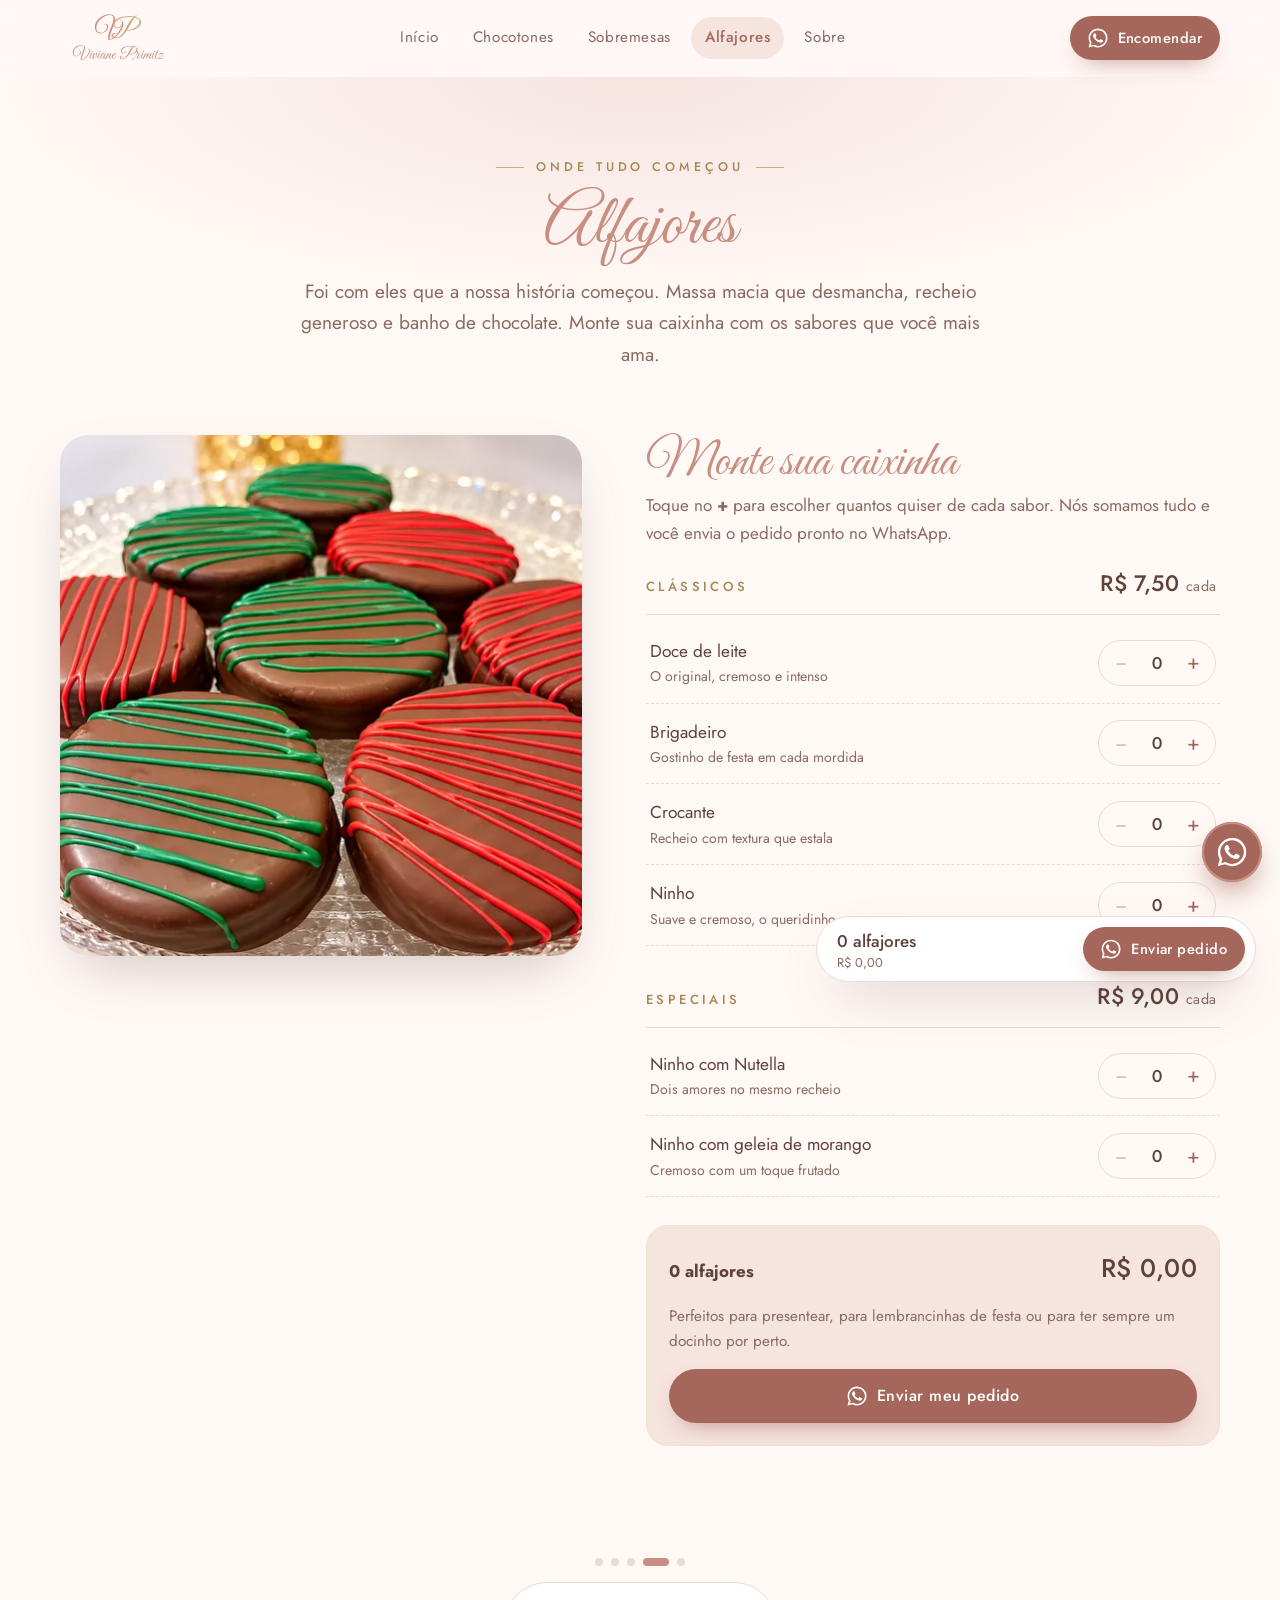
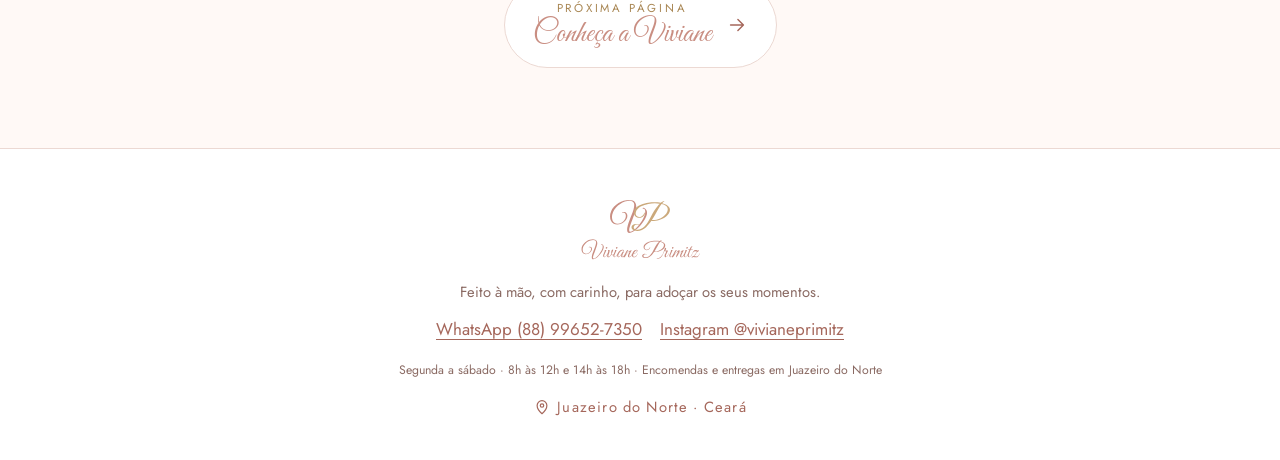
==== commit 36c21cad: "Adiciona sabores do trufado, pesos do tradicional e cidade - Chocotone trufado: seletor de sabor (ch" ====
--- a/alfajores.html
+++ b/alfajores.html
@@ -166,7 +166,8 @@
       <a data-wa="Olá! Vim pelo cardápio do site e quero fazer uma encomenda. 😊" href="https://wa.me/5588996527350">WhatsApp (88) 99652-7350</a>
       <a href="https://www.instagram.com/vivianeprimitz" target="_blank" rel="noopener">Instagram @vivianeprimitz</a>
     </div>
-    <p><small>Segunda a sábado · 8h às 12h e 14h às 18h · Encomendas e entregas na cidade</small></p>
+    <p><small>Segunda a sábado · 8h às 12h e 14h às 18h · Encomendas e entregas em Juazeiro do Norte</small></p>
+    <p class="footer-city"><svg viewBox="0 0 24 24" fill="none" stroke="currentColor" stroke-width="1.6" stroke-linecap="round" stroke-linejoin="round" aria-hidden="true"><path d="M12 21s-6.5-5.6-6.5-11a6.5 6.5 0 0 1 13 0c0 5.4-6.5 11-6.5 11z"/><circle cx="12" cy="10" r="2.3"/></svg>Juazeiro do Norte · Ceará</p>
   </div>
 </footer>
 
--- a/css/style.css
+++ b/css/style.css
@@ -323,6 +323,21 @@
 .size-options input:focus-visible + span { outline: 3px solid var(--champanhe); outline-offset: 2px; }
 .size-options label:hover span { border-color: var(--rose); }
 
+/* Sabores (chips) */
+.flavor-chips { display: flex; flex-wrap: wrap; gap: 8px; }
+.flavor-chips label { position: relative; cursor: pointer; }
+.flavor-chips input { position: absolute; opacity: 0; inset: 0; cursor: pointer; }
+.flavor-chips span {
+  display: inline-block; padding: 9px 16px; border-radius: 999px;
+  border: 1.5px solid var(--linha); background: var(--creme);
+  font-size: .92rem; transition: all .2s;
+}
+.flavor-chips label:hover span { border-color: var(--rose); }
+.flavor-chips input:checked + span { border-color: var(--rose); background: var(--blush); color: var(--rose-hover); box-shadow: inset 0 0 0 1px var(--rose); }
+.flavor-chips input:focus-visible + span { outline: 3px solid var(--champanhe); outline-offset: 2px; }
+.size-options span small { font-size: .78rem; color: var(--cacau-suave); line-height: 1.2; }
+
+
 /* ---------- Sobremesas ---------- */
 .dessert-gallery { display: grid; grid-template-columns: 1fr 1fr; gap: 16px; margin-bottom: clamp(32px, 5vw, 56px); }
 .dessert-gallery figure { margin: 0; border-radius: 26px; overflow: hidden; box-shadow: var(--shadow); aspect-ratio: 4 / 3; }
@@ -480,6 +495,8 @@
 .site-footer p { margin: 4px 0; font-size: .92rem; color: var(--cacau-suave); }
 .footer-links { display: flex; justify-content: center; gap: 18px; flex-wrap: wrap; margin: 10px 0 14px; }
 .footer-links a { color: var(--rose-forte); text-underline-offset: 4px; }
+.footer-city { display: inline-flex; align-items: center; gap: 6px; margin-top: 10px !important; color: var(--rose-forte) !important; letter-spacing: .08em; }
+.footer-city svg { width: 18px; height: 18px; }
 
 /* ---------- WhatsApp flutuante ---------- */
 .wa-float {
